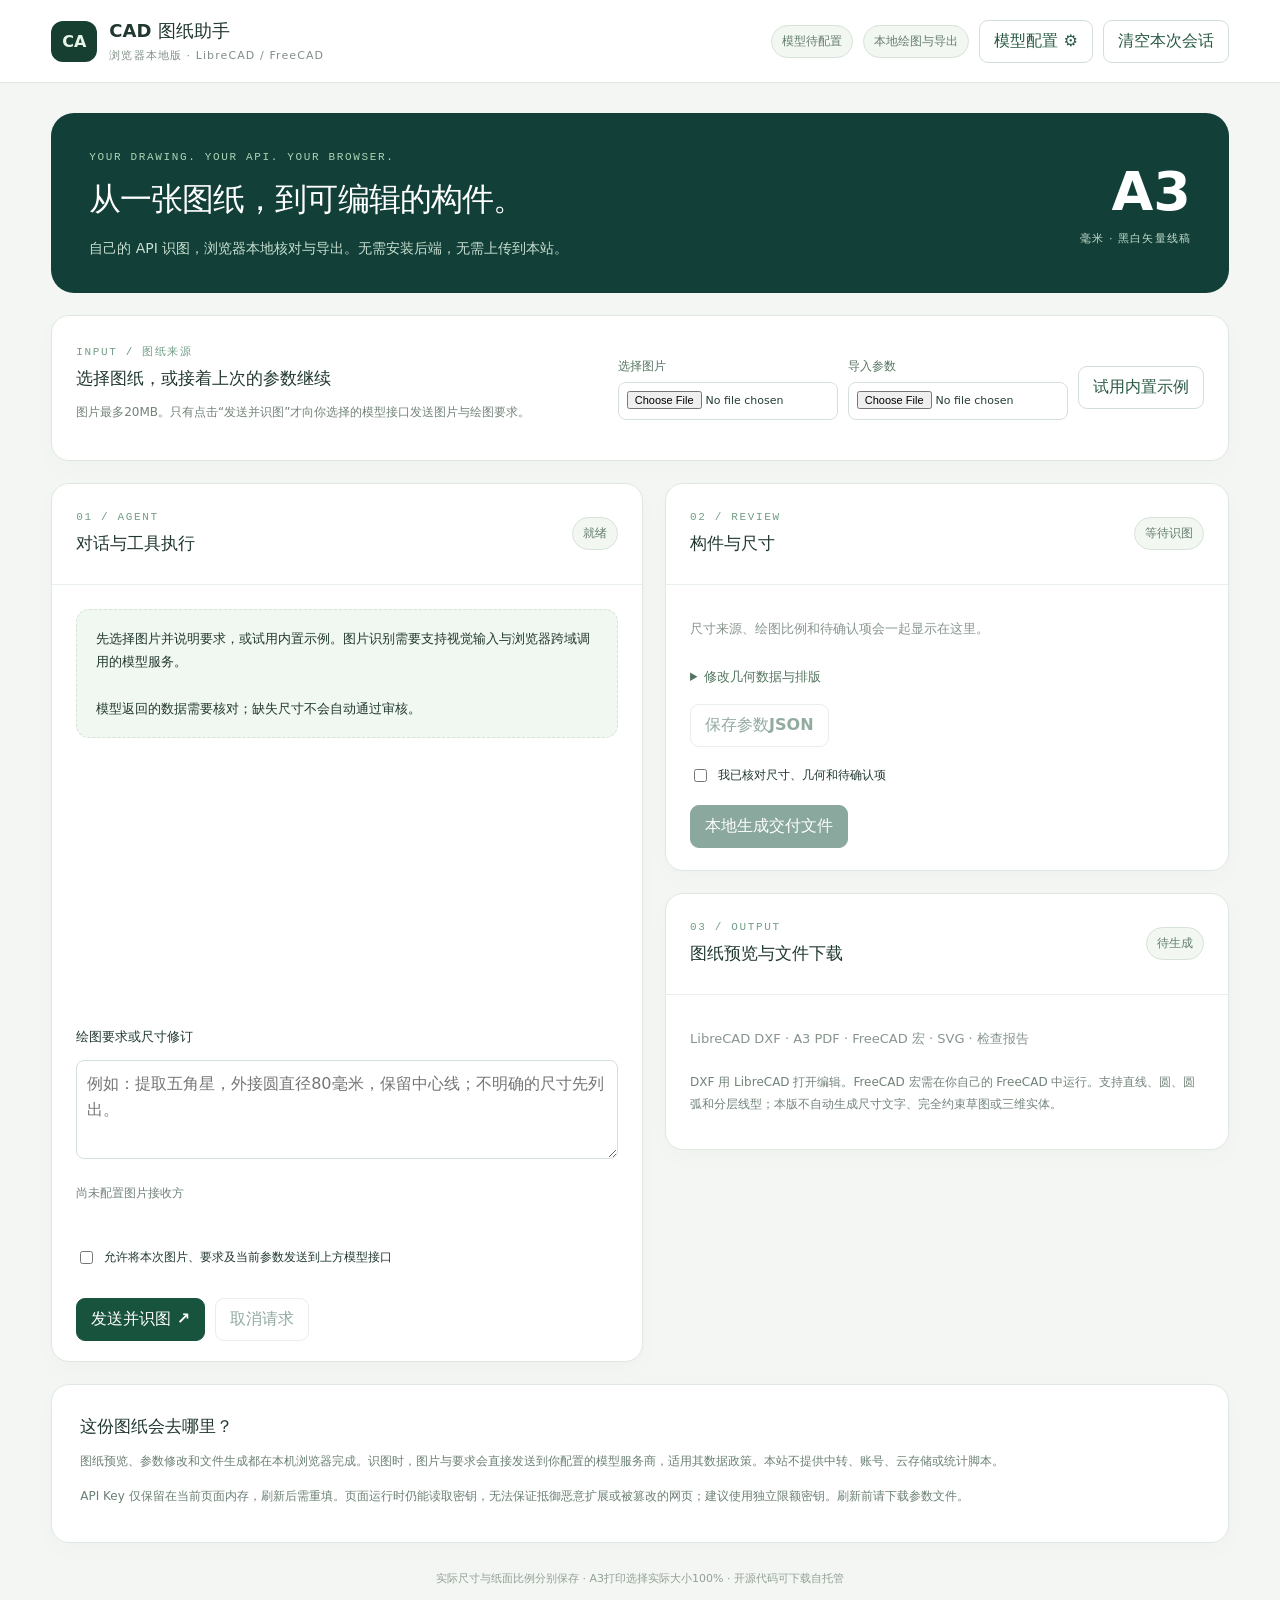
==== frontend/index.html @ 80a5bf27 "Add private-by-default browser CAD exports and static Pages deployment" ====
<!doctype html><html lang="zh-CN"><head><meta charset="utf-8"><meta name="viewport" content="width=device-width,initial-scale=1"><meta name="referrer" content="no-referrer"><meta http-equiv="Content-Security-Policy" content="default-src 'none'; script-src 'self'; style-src 'self'; img-src blob: data:; connect-src https:; base-uri 'none'; form-action 'none'; object-src 'none'"><title>CAD 图纸助手 · 浏览器本地版</title><link rel="stylesheet" href="./style.css"><script src="./core.js" defer></script><script src="./client.js" defer></script><script src="./app.js" defer></script></head><body>
<header><div class="brand"><b>CA</b><div>CAD 图纸助手<small>浏览器本地版 · LibreCAD / FreeCAD</small></div></div><div class="actions"><span id="model-status" class="pill">模型待配置</span><span class="pill">本地绘图与导出</span><button id="settings-open">模型配置 ⚙</button><button id="clear">清空本次会话</button></div></header>
<main><section class="hero"><div><span class="kicker">YOUR DRAWING. YOUR API. YOUR BROWSER.</span><h1>从一张图纸，到可编辑的构件。</h1><p>自己的 API 识图，浏览器本地核对与导出。无需安装后端，无需上传到本站。</p></div><div class="metric">A3<small>毫米 · 黑白矢量线稿</small></div></section>
<section class="source panel"><div><span class="kicker">INPUT / 图纸来源</span><h2>选择图纸，或接着上次的参数继续</h2><p class="muted">图片最多20MB。只有点击“发送并识图”才向你选择的模型接口发送图片与绘图要求。</p></div><div class="actions"><label class="file-label">选择图片<input id="image" type="file" accept="image/png,image/jpeg,image/webp" aria-label="选择图纸图片"></label><label class="file-label">导入参数<input id="import" type="file" accept=".json,application/json" aria-label="导入几何参数JSON"></label><button id="demo">试用内置示例</button></div><img id="source-preview" alt="本地选中的原始图纸" hidden></section>
<div class="columns"><section class="panel chat"><div class="head"><div><span class="kicker">01 / AGENT</span><h2>对话与工具执行</h2></div><span class="pill" id="state">就绪</span></div><div id="messages" aria-live="polite"><div class="message assistant">先选择图片并说明要求，或试用内置示例。图片识别需要支持视觉输入与浏览器跨域调用的模型服务。<br><br>模型返回的数据需要核对；缺失尺寸不会自动通过审核。</div></div><div id="trace" aria-live="polite"></div><form id="chat-form"><label for="prompt">绘图要求或尺寸修订</label><textarea id="prompt" rows="3" maxlength="12000" placeholder="例如：提取五角星，外接圆直径80毫米，保留中心线；不明确的尺寸先列出。" required></textarea><p id="destination" class="muted">尚未配置图片接收方</p><label class="confirm"><input id="consent" type="checkbox">允许将本次图片、要求及当前参数发送到上方模型接口</label><div class="actions"><button class="primary" id="send">发送并识图 ↗</button><button type="button" id="cancel" disabled>取消请求</button></div></form></section>
<div class="stack"><section class="panel"><div class="head"><div><span class="kicker">02 / REVIEW</span><h2>构件与尺寸</h2></div><span id="count" class="pill">等待识图</span></div><div class="body"><div id="components" class="empty">尺寸来源、绘图比例和待确认项会一起显示在这里。</div><div id="issues"></div><details><summary>修改几何数据与排版</summary><p class="muted">dimensions 是尺寸证据，不是驱动约束。修改实际几何需同步调整 entities，或在对话中要求重算。scale、offset 仅用于纸面排版。</p><textarea id="spec" rows="12" spellcheck="false" aria-label="完整几何参数"></textarea><button type="button" id="apply">校验修改并预览</button></details><div class="actions"><button id="save-draft" disabled>保存参数JSON</button></div><label class="confirm"><input type="checkbox" id="confirmed">我已核对尺寸、几何和待确认项</label><button id="build" class="primary" disabled>本地生成交付文件</button></div></section>
<section class="panel"><div class="head"><div><span class="kicker">03 / OUTPUT</span><h2>图纸预览与文件下载</h2></div><span id="preview-state" class="pill">待生成</span></div><div class="body"><div id="files" class="empty">LibreCAD DXF · A3 PDF · FreeCAD 宏 · SVG · 检查报告</div><img id="preview" alt="本地生成的A3图纸预览" hidden><p class="muted">DXF 用 LibreCAD 打开编辑。FreeCAD 宏需在你自己的 FreeCAD 中运行。支持直线、圆、圆弧和分层线型；本版不自动生成尺寸文字、完全约束草图或三维实体。</p></div></section></div></div>
<section class="privacy panel"><h2>这份图纸会去哪里？</h2><p>图纸预览、参数修改和文件生成都在本机浏览器完成。识图时，图片与要求会直接发送到你配置的模型服务商，适用其数据政策。本站不提供中转、账号、云存储或统计脚本。</p><p>API Key 仅保留在当前页面内存，刷新后需重填。页面运行时仍能读取密钥，无法保证抵御恶意扩展或被篡改的网页；建议使用独立限额密钥。刷新前请下载参数文件。</p></section><p class="foot">实际尺寸与纸面比例分别保存 · A3打印选择实际大小100% · 开源代码可下载自托管</p></main>
<dialog id="settings"><form id="config-form"><div class="head"><h2>使用自己的视觉模型</h2><button id="settings-close" type="button" aria-label="关闭配置">×</button></div><div class="body"><p class="muted">需要支持图片和CORS的 Chat Completions 兼容接口。本站不保存密钥，不测试时不会调用模型。HTTPS跨域规则由服务商决定，不能通过网页强行开启。</p><label>模型服务基础地址<input id="base-url" type="url" placeholder="https://服务商地址/v1" autocomplete="off" required></label><label>视觉模型名称<input id="model" required autocomplete="off" placeholder="填写支持图片的模型名"></label><label>API Key<input id="key" type="password" autocomplete="off" placeholder="留空保留当前密钥"></label><div class="actions"><button class="primary">仅在本页使用</button><button id="forget" type="button">忘记密钥</button></div></div></form></dialog><div id="toast" role="alert" hidden></div></body></html>
---- frontend/style.css ----
:root{font-family:Inter,'Noto Sans SC',system-ui,sans-serif;color:#20382e;background:#f3f6f3;font-synthesis:none}*{box-sizing:border-box}body{margin:0}button,input,textarea{font:inherit}button{cursor:pointer;border:1px solid #d3dfd6;background:#fff;color:#285943;border-radius:9px;padding:10px 14px;font-weight:600}button:hover{background:#edf5ef}button:disabled{opacity:.5;cursor:not-allowed}button.primary{background:#18533e;color:#fff;border-color:#18533e}input,textarea{border:1px solid #d5e0d9;border-radius:8px;padding:10px;color:#243d31;background:#fff;max-width:100%}textarea{width:100%;resize:vertical;line-height:1.6}input:focus,textarea:focus{outline:2px solid #80b99a;outline-offset:1px}header{display:flex;justify-content:space-between;gap:20px;align-items:center;background:white;padding:19px 4%;border-bottom:1px solid #dfe8e1}.brand{display:flex;align-items:center;gap:12px;font-weight:750;font-size:18px}.brand b{background:#173f31;color:#e7f6e8;border-radius:12px;padding:11px;font-size:16px}.brand small{display:block;font-size:11px;letter-spacing:.1em;color:#809086;font-weight:400;margin-top:5px}.actions{display:flex;align-items:center;gap:10px;flex-wrap:wrap}.pill{display:inline-block;background:#f2f7f2;border:1px solid #d7e3d9;color:#647d6c;border-radius:99px;font-size:12px;padding:7px 10px}main{max-width:1500px;padding:30px 4% 20px;margin:auto}.hero{border-radius:23px;background:#123f37;color:#fff;padding:32px 38px;display:flex;align-items:center;justify-content:space-between;gap:28px}.kicker{font:11px ui-monospace,monospace;letter-spacing:.15em;color:#739e86}.hero .kicker{color:#acd4b6}.hero h1{font-size:32px;letter-spacing:-.03em;margin:14px 0}.hero p{color:#c8e0d1;line-height:1.8;font-size:14px;margin:0}.metric{font-size:54px;font-weight:700;min-width:130px;text-align:right}.metric small{display:block;font-size:11px;font-weight:400;color:#c3dbcb;letter-spacing:.1em;margin-top:8px}.panel{border:1px solid #e0e7e1;border-radius:18px;background:#fff;overflow:hidden;box-shadow:0 8px 24px #20453005}.source{margin-top:22px;padding:24px;display:flex;justify-content:space-between;align-items:center;flex-wrap:wrap;gap:18px}h2{font-size:17px;margin:8px 0}.muted{font-size:12px;color:#728379;line-height:1.8}.columns{display:grid;grid-template-columns:1.05fr 1fr;gap:22px;margin-top:22px;align-items:start}.stack{display:grid;gap:22px}.head{display:flex;justify-content:space-between;align-items:center;padding:21px 24px;border-bottom:1px solid #e8eee9;gap:12px}.body{padding:22px 24px}.chat{min-height:720px;display:flex;flex-direction:column}#messages{height:420px;overflow:auto;padding:24px;display:flex;flex-direction:column;gap:15px}.message{padding:17px 19px;border-radius:13px;line-height:1.8;font-size:13px;white-space:pre-wrap}.assistant{background:#f1f7f1;border:1px dashed #d3e3d6}.user{background:#18533e;color:white;margin-left:25px}#chat-form{padding:20px 24px;display:grid;gap:12px;margin-top:auto}label{display:block;font-size:13px;line-height:1.8}#trace{margin:0 24px;color:#47735a;font:12px/1.9 ui-monospace,monospace;border-left:2px solid #9fc5ab;padding-left:12px}.empty{font-size:13px;line-height:1.8;color:#87958d;padding:10px 0}.component{border:1px solid #e1e9e2;padding:14px;margin-bottom:12px;border-radius:10px}.component h3{font-size:14px;margin:0 0 8px}.component p{font-size:12px;color:#6a8072}.dimension{font-size:13px;padding:8px 0;border-top:1px solid #edf1ed}.dimension small{display:block;color:#819187;font-size:11px;margin-top:4px}#issues:not(:empty){background:#fff4e6;padding:12px;color:#936226;font-size:13px;line-height:1.8;border-radius:9px;margin:12px 0}details{margin:18px 0}summary{cursor:pointer;font-size:13px;color:#53755f}.confirm{display:flex;gap:8px;align-items:center;margin:18px 0;font-size:12px}#spec{font:12px/1.6 ui-monospace,monospace}#files{display:flex;flex-wrap:wrap;gap:8px}#files a{font-size:12px;color:#236446;background:#edf6ee;border:1px solid #cfe2d4;border-radius:8px;padding:8px 10px;text-decoration:none}#preview{width:100%;margin-top:18px;border:1px solid #e3e9e4}#source-preview{max-height:220px;max-width:100%;object-fit:contain;border-radius:8px}.foot{text-align:center;color:#92a095;font-size:11px;margin-top:28px}dialog{border:1px solid #d9e5dc;border-radius:18px;width:min(540px,92vw);padding:0;color:#253e30}dialog::backdrop{background:#15332566}dialog label{margin:16px 0}dialog input{display:block;width:100%;margin-top:7px}#toast{position:fixed;bottom:25px;left:50%;transform:translateX(-50%);background:#233f32;color:#fff;padding:14px 23px;border-radius:12px;max-width:90vw;font-size:13px;z-index:5}@media(max-width:900px){.columns{grid-template-columns:1fr}.metric{display:none}.hero h1{font-size:25px}header{flex-wrap:wrap}.chat{min-height:600px}}@media(max-width:500px){main{padding:18px 12px}.hero{padding:24px}.body,.head,.source{padding:18px}.actions{gap:8px}.pill{font-size:10px}.hero h1{font-size:22px}}
.file-label{font-size:12px;color:#577461}.file-label input{display:block;font-size:11px;padding:8px;max-width:220px;margin-top:5px}.privacy{padding:22px 28px;margin-top:22px}.privacy p{font-size:12px;color:#6b8073;line-height:1.9;max-width:1000px}#destination{overflow-wrap:anywhere}#preview{background:white}#files a{overflow-wrap:anywhere}#apply{margin-top:10px}#issues{white-space:pre-wrap}.confirm input{flex-shrink:0}
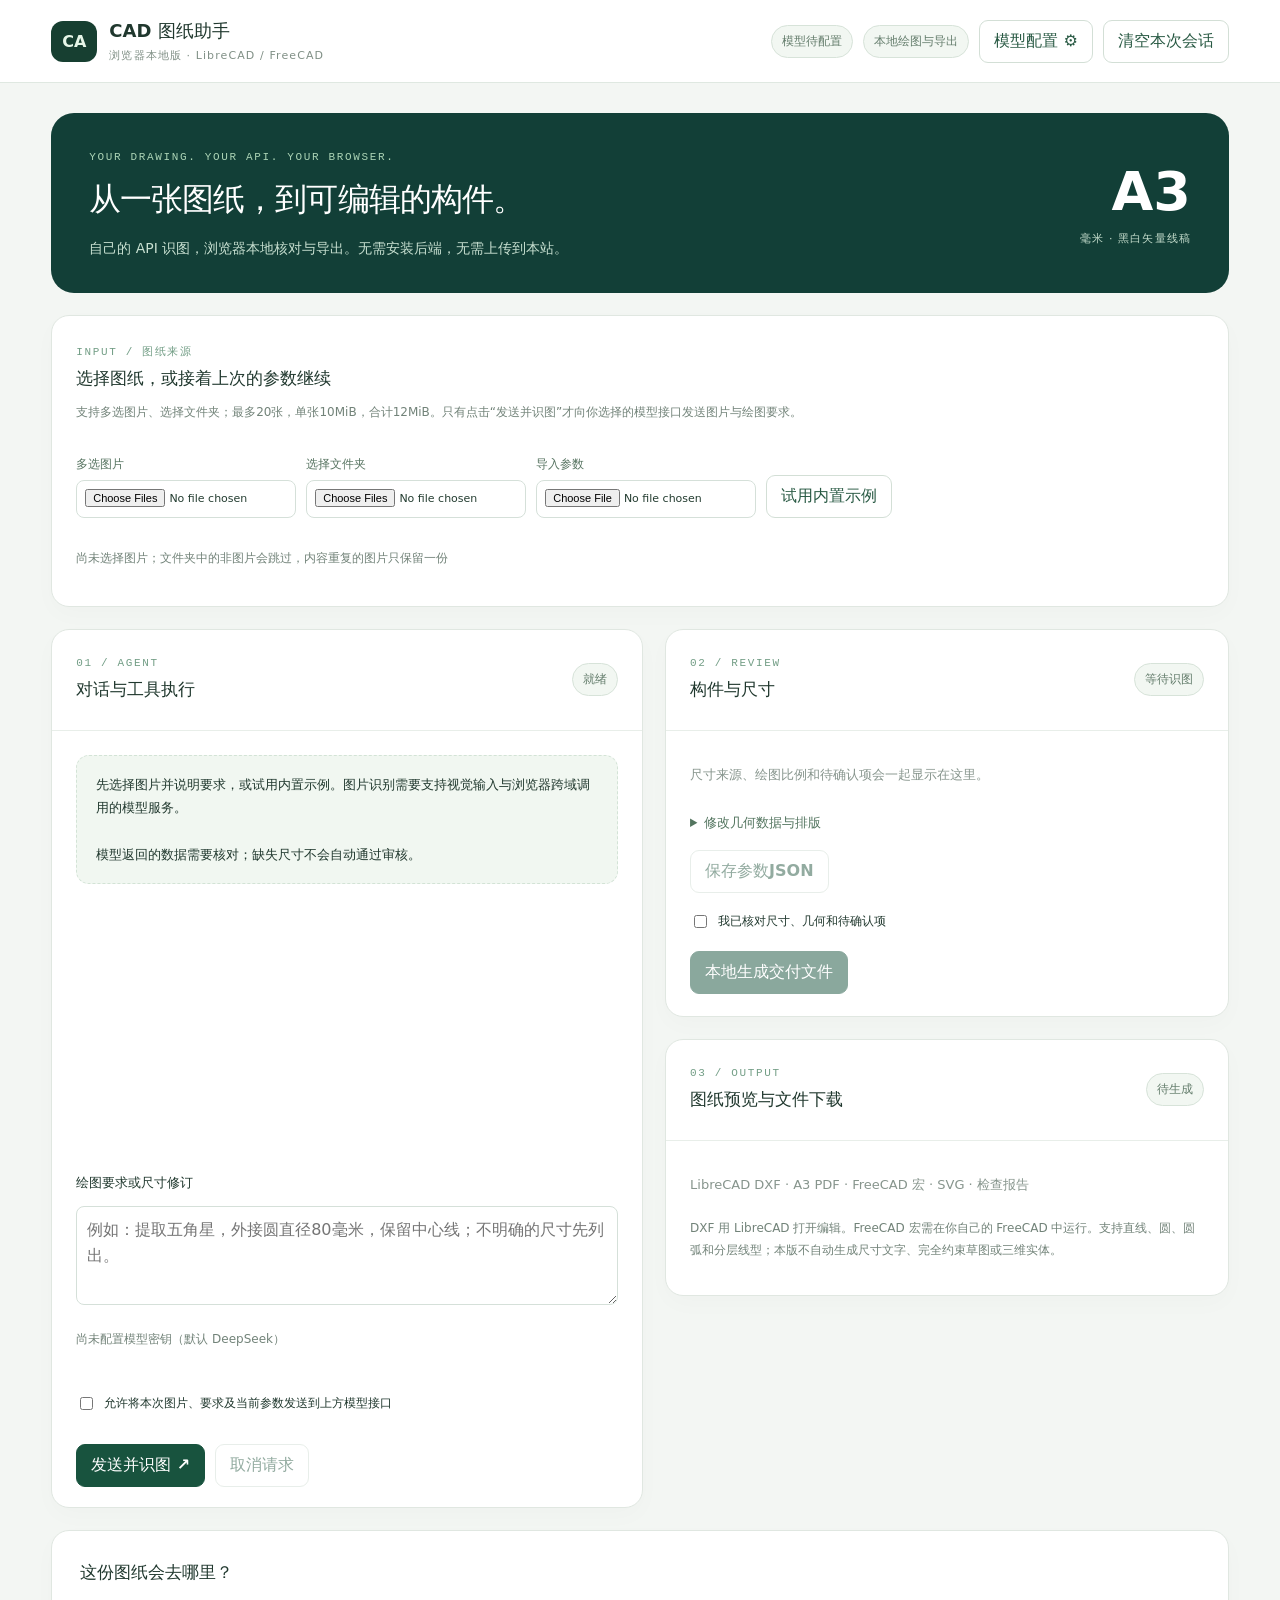
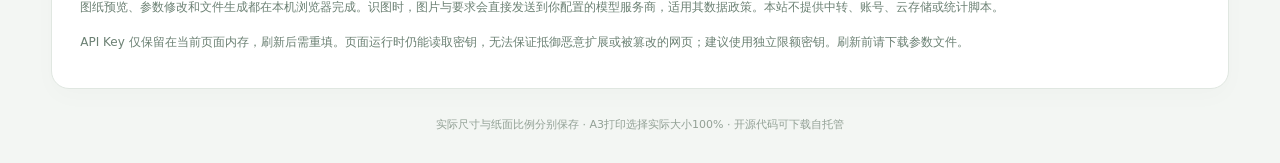
==== commit 76a0fa67: "Add vision provider cards and multi-image folder import" ====
--- a/frontend/index.html
+++ b/frontend/index.html
@@ -1,9 +1,9 @@
-<!doctype html><html lang="zh-CN"><head><meta charset="utf-8"><meta name="viewport" content="width=device-width,initial-scale=1"><meta name="referrer" content="no-referrer"><meta http-equiv="Content-Security-Policy" content="default-src 'none'; script-src 'self'; style-src 'self'; img-src blob: data:; connect-src https:; base-uri 'none'; form-action 'none'; object-src 'none'"><title>CAD 图纸助手 · 浏览器本地版</title><link rel="stylesheet" href="./style.css"><script src="./core.js" defer></script><script src="./client.js" defer></script><script src="./app.js" defer></script></head><body>
+<!doctype html><html lang="zh-CN"><head><meta charset="utf-8"><meta name="viewport" content="width=device-width,initial-scale=1"><meta name="referrer" content="no-referrer"><meta http-equiv="Content-Security-Policy" content="default-src 'none'; script-src 'self'; style-src 'self'; img-src blob: data:; connect-src https:; base-uri 'none'; form-action 'none'; object-src 'none'"><title>CAD 图纸助手 · 浏览器本地版</title><link rel="stylesheet" href="./style.css"><script src="./core.js" defer></script><script src="./client.js" defer></script><script src="./images.js" defer></script><script src="./app.js" defer></script></head><body>
 <header><div class="brand"><b>CA</b><div>CAD 图纸助手<small>浏览器本地版 · LibreCAD / FreeCAD</small></div></div><div class="actions"><span id="model-status" class="pill">模型待配置</span><span class="pill">本地绘图与导出</span><button id="settings-open">模型配置 ⚙</button><button id="clear">清空本次会话</button></div></header>
 <main><section class="hero"><div><span class="kicker">YOUR DRAWING. YOUR API. YOUR BROWSER.</span><h1>从一张图纸，到可编辑的构件。</h1><p>自己的 API 识图，浏览器本地核对与导出。无需安装后端，无需上传到本站。</p></div><div class="metric">A3<small>毫米 · 黑白矢量线稿</small></div></section>
-<section class="source panel"><div><span class="kicker">INPUT / 图纸来源</span><h2>选择图纸，或接着上次的参数继续</h2><p class="muted">图片最多20MB。只有点击“发送并识图”才向你选择的模型接口发送图片与绘图要求。</p></div><div class="actions"><label class="file-label">选择图片<input id="image" type="file" accept="image/png,image/jpeg,image/webp" aria-label="选择图纸图片"></label><label class="file-label">导入参数<input id="import" type="file" accept=".json,application/json" aria-label="导入几何参数JSON"></label><button id="demo">试用内置示例</button></div><img id="source-preview" alt="本地选中的原始图纸" hidden></section>
+<section class="source panel"><div><span class="kicker">INPUT / 图纸来源</span><h2>选择图纸，或接着上次的参数继续</h2><p class="muted">支持多选图片、选择文件夹；最多20张，单张10MiB，合计12MiB。只有点击“发送并识图”才向你选择的模型接口发送图片与绘图要求。</p></div><div class="actions"><label class="file-label">多选图片<input id="image" type="file" multiple accept="image/png,image/jpeg,image/webp" aria-label="多选图纸图片"></label><label class="file-label" id="folder-label">选择文件夹<input id="folder" type="file" webkitdirectory multiple aria-label="选择图片文件夹"></label><label class="file-label">导入参数<input id="import" type="file" accept=".json,application/json" aria-label="导入几何参数JSON"></label><button id="demo">试用内置示例</button></div><div class="image-workspace"><p id="image-summary" class="muted" aria-live="polite">尚未选择图片</p><div id="image-list" class="image-grid"></div></div></section>
 <div class="columns"><section class="panel chat"><div class="head"><div><span class="kicker">01 / AGENT</span><h2>对话与工具执行</h2></div><span class="pill" id="state">就绪</span></div><div id="messages" aria-live="polite"><div class="message assistant">先选择图片并说明要求，或试用内置示例。图片识别需要支持视觉输入与浏览器跨域调用的模型服务。<br><br>模型返回的数据需要核对；缺失尺寸不会自动通过审核。</div></div><div id="trace" aria-live="polite"></div><form id="chat-form"><label for="prompt">绘图要求或尺寸修订</label><textarea id="prompt" rows="3" maxlength="12000" placeholder="例如：提取五角星，外接圆直径80毫米，保留中心线；不明确的尺寸先列出。" required></textarea><p id="destination" class="muted">尚未配置图片接收方</p><label class="confirm"><input id="consent" type="checkbox">允许将本次图片、要求及当前参数发送到上方模型接口</label><div class="actions"><button class="primary" id="send">发送并识图 ↗</button><button type="button" id="cancel" disabled>取消请求</button></div></form></section>
 <div class="stack"><section class="panel"><div class="head"><div><span class="kicker">02 / REVIEW</span><h2>构件与尺寸</h2></div><span id="count" class="pill">等待识图</span></div><div class="body"><div id="components" class="empty">尺寸来源、绘图比例和待确认项会一起显示在这里。</div><div id="issues"></div><details><summary>修改几何数据与排版</summary><p class="muted">dimensions 是尺寸证据，不是驱动约束。修改实际几何需同步调整 entities，或在对话中要求重算。scale、offset 仅用于纸面排版。</p><textarea id="spec" rows="12" spellcheck="false" aria-label="完整几何参数"></textarea><button type="button" id="apply">校验修改并预览</button></details><div class="actions"><button id="save-draft" disabled>保存参数JSON</button></div><label class="confirm"><input type="checkbox" id="confirmed">我已核对尺寸、几何和待确认项</label><button id="build" class="primary" disabled>本地生成交付文件</button></div></section>
 <section class="panel"><div class="head"><div><span class="kicker">03 / OUTPUT</span><h2>图纸预览与文件下载</h2></div><span id="preview-state" class="pill">待生成</span></div><div class="body"><div id="files" class="empty">LibreCAD DXF · A3 PDF · FreeCAD 宏 · SVG · 检查报告</div><img id="preview" alt="本地生成的A3图纸预览" hidden><p class="muted">DXF 用 LibreCAD 打开编辑。FreeCAD 宏需在你自己的 FreeCAD 中运行。支持直线、圆、圆弧和分层线型；本版不自动生成尺寸文字、完全约束草图或三维实体。</p></div></section></div></div>
 <section class="privacy panel"><h2>这份图纸会去哪里？</h2><p>图纸预览、参数修改和文件生成都在本机浏览器完成。识图时，图片与要求会直接发送到你配置的模型服务商，适用其数据政策。本站不提供中转、账号、云存储或统计脚本。</p><p>API Key 仅保留在当前页面内存，刷新后需重填。页面运行时仍能读取密钥，无法保证抵御恶意扩展或被篡改的网页；建议使用独立限额密钥。刷新前请下载参数文件。</p></section><p class="foot">实际尺寸与纸面比例分别保存 · A3打印选择实际大小100% · 开源代码可下载自托管</p></main>
-<dialog id="settings"><form id="config-form"><div class="head"><h2>使用自己的视觉模型</h2><button id="settings-close" type="button" aria-label="关闭配置">×</button></div><div class="body"><p class="muted">需要支持图片和CORS的 Chat Completions 兼容接口。本站不保存密钥，不测试时不会调用模型。HTTPS跨域规则由服务商决定，不能通过网页强行开启。</p><label>模型服务基础地址<input id="base-url" type="url" placeholder="https://服务商地址/v1" autocomplete="off" required></label><label>视觉模型名称<input id="model" required autocomplete="off" placeholder="填写支持图片的模型名"></label><label>API Key<input id="key" type="password" autocomplete="off" placeholder="留空保留当前密钥"></label><div class="actions"><button class="primary">仅在本页使用</button><button id="forget" type="button">忘记密钥</button></div></div></form></dialog><div id="toast" role="alert" hidden></div></body></html>
+<dialog id="settings"><form id="config-form"><div class="head"><h2>使用自己的视觉模型</h2><button id="settings-close" type="button" aria-label="关闭配置">×</button></div><div class="body"><p class="muted">点击服务卡片，填写该平台的 API Key 即可。模型和地址已预设；密钥只保留在当前页面内存。</p><div id="provider-cards" class="provider-grid" role="group" aria-label="选择模型服务"></div><p id="provider-info" class="muted"></p><label>API Key<input id="key" type="password" autocomplete="off" placeholder="粘贴所选平台的 API Key"></label><details id="advanced-config"><summary>高级配置：模型、地域或自定义接口</summary><label>模型服务基础地址<input id="base-url" type="url" placeholder="https://服务商地址/v1" autocomplete="off" required></label><label>视觉模型名称<input id="model" required autocomplete="off" placeholder="填写支持图片的模型名"></label></details><div class="actions"><button class="primary">仅在本页使用</button><button id="forget" type="button">忘记密钥</button></div></div></form></dialog><div id="toast" role="alert" hidden></div></body></html>
--- a/frontend/style.css
+++ b/frontend/style.css
@@ -1,2 +1,3 @@
 :root{font-family:Inter,'Noto Sans SC',system-ui,sans-serif;color:#20382e;background:#f3f6f3;font-synthesis:none}*{box-sizing:border-box}body{margin:0}button,input,textarea{font:inherit}button{cursor:pointer;border:1px solid #d3dfd6;background:#fff;color:#285943;border-radius:9px;padding:10px 14px;font-weight:600}button:hover{background:#edf5ef}button:disabled{opacity:.5;cursor:not-allowed}button.primary{background:#18533e;color:#fff;border-color:#18533e}input,textarea{border:1px solid #d5e0d9;border-radius:8px;padding:10px;color:#243d31;background:#fff;max-width:100%}textarea{width:100%;resize:vertical;line-height:1.6}input:focus,textarea:focus{outline:2px solid #80b99a;outline-offset:1px}header{display:flex;justify-content:space-between;gap:20px;align-items:center;background:white;padding:19px 4%;border-bottom:1px solid #dfe8e1}.brand{display:flex;align-items:center;gap:12px;font-weight:750;font-size:18px}.brand b{background:#173f31;color:#e7f6e8;border-radius:12px;padding:11px;font-size:16px}.brand small{display:block;font-size:11px;letter-spacing:.1em;color:#809086;font-weight:400;margin-top:5px}.actions{display:flex;align-items:center;gap:10px;flex-wrap:wrap}.pill{display:inline-block;background:#f2f7f2;border:1px solid #d7e3d9;color:#647d6c;border-radius:99px;font-size:12px;padding:7px 10px}main{max-width:1500px;padding:30px 4% 20px;margin:auto}.hero{border-radius:23px;background:#123f37;color:#fff;padding:32px 38px;display:flex;align-items:center;justify-content:space-between;gap:28px}.kicker{font:11px ui-monospace,monospace;letter-spacing:.15em;color:#739e86}.hero .kicker{color:#acd4b6}.hero h1{font-size:32px;letter-spacing:-.03em;margin:14px 0}.hero p{color:#c8e0d1;line-height:1.8;font-size:14px;margin:0}.metric{font-size:54px;font-weight:700;min-width:130px;text-align:right}.metric small{display:block;font-size:11px;font-weight:400;color:#c3dbcb;letter-spacing:.1em;margin-top:8px}.panel{border:1px solid #e0e7e1;border-radius:18px;background:#fff;overflow:hidden;box-shadow:0 8px 24px #20453005}.source{margin-top:22px;padding:24px;display:flex;justify-content:space-between;align-items:center;flex-wrap:wrap;gap:18px}h2{font-size:17px;margin:8px 0}.muted{font-size:12px;color:#728379;line-height:1.8}.columns{display:grid;grid-template-columns:1.05fr 1fr;gap:22px;margin-top:22px;align-items:start}.stack{display:grid;gap:22px}.head{display:flex;justify-content:space-between;align-items:center;padding:21px 24px;border-bottom:1px solid #e8eee9;gap:12px}.body{padding:22px 24px}.chat{min-height:720px;display:flex;flex-direction:column}#messages{height:420px;overflow:auto;padding:24px;display:flex;flex-direction:column;gap:15px}.message{padding:17px 19px;border-radius:13px;line-height:1.8;font-size:13px;white-space:pre-wrap}.assistant{background:#f1f7f1;border:1px dashed #d3e3d6}.user{background:#18533e;color:white;margin-left:25px}#chat-form{padding:20px 24px;display:grid;gap:12px;margin-top:auto}label{display:block;font-size:13px;line-height:1.8}#trace{margin:0 24px;color:#47735a;font:12px/1.9 ui-monospace,monospace;border-left:2px solid #9fc5ab;padding-left:12px}.empty{font-size:13px;line-height:1.8;color:#87958d;padding:10px 0}.component{border:1px solid #e1e9e2;padding:14px;margin-bottom:12px;border-radius:10px}.component h3{font-size:14px;margin:0 0 8px}.component p{font-size:12px;color:#6a8072}.dimension{font-size:13px;padding:8px 0;border-top:1px solid #edf1ed}.dimension small{display:block;color:#819187;font-size:11px;margin-top:4px}#issues:not(:empty){background:#fff4e6;padding:12px;color:#936226;font-size:13px;line-height:1.8;border-radius:9px;margin:12px 0}details{margin:18px 0}summary{cursor:pointer;font-size:13px;color:#53755f}.confirm{display:flex;gap:8px;align-items:center;margin:18px 0;font-size:12px}#spec{font:12px/1.6 ui-monospace,monospace}#files{display:flex;flex-wrap:wrap;gap:8px}#files a{font-size:12px;color:#236446;background:#edf6ee;border:1px solid #cfe2d4;border-radius:8px;padding:8px 10px;text-decoration:none}#preview{width:100%;margin-top:18px;border:1px solid #e3e9e4}#source-preview{max-height:220px;max-width:100%;object-fit:contain;border-radius:8px}.foot{text-align:center;color:#92a095;font-size:11px;margin-top:28px}dialog{border:1px solid #d9e5dc;border-radius:18px;width:min(540px,92vw);padding:0;color:#253e30}dialog::backdrop{background:#15332566}dialog label{margin:16px 0}dialog input{display:block;width:100%;margin-top:7px}#toast{position:fixed;bottom:25px;left:50%;transform:translateX(-50%);background:#233f32;color:#fff;padding:14px 23px;border-radius:12px;max-width:90vw;font-size:13px;z-index:5}@media(max-width:900px){.columns{grid-template-columns:1fr}.metric{display:none}.hero h1{font-size:25px}header{flex-wrap:wrap}.chat{min-height:600px}}@media(max-width:500px){main{padding:18px 12px}.hero{padding:24px}.body,.head,.source{padding:18px}.actions{gap:8px}.pill{font-size:10px}.hero h1{font-size:22px}}
 .file-label{font-size:12px;color:#577461}.file-label input{display:block;font-size:11px;padding:8px;max-width:220px;margin-top:5px}.privacy{padding:22px 28px;margin-top:22px}.privacy p{font-size:12px;color:#6b8073;line-height:1.9;max-width:1000px}#destination{overflow-wrap:anywhere}#preview{background:white}#files a{overflow-wrap:anywhere}#apply{margin-top:10px}#issues{white-space:pre-wrap}.confirm input{flex-shrink:0}
+.provider-grid{display:grid;grid-template-columns:repeat(2,minmax(0,1fr));gap:10px;margin:18px 0}.provider-card{display:grid;grid-template-columns:34px 1fr;text-align:left;gap:5px 8px;padding:14px;border:1px solid #d4dfd7}.provider-card b{grid-row:span 2;display:grid;place-items:center;background:#edf5ef;border-radius:8px;font-size:15px}.provider-card small{font-size:10px;font-weight:400;color:#6a8173}.provider-card[aria-pressed=true]{background:#edf7f1;border:2px solid #267c58;padding:13px}.provider-card[aria-pressed=true] b{background:#18533e;color:white}.image-workspace{width:100%;min-width:0}.image-grid{display:grid;grid-template-columns:repeat(auto-fill,minmax(160px,1fr));gap:12px}.image-card{border:1px solid #e0e9e2;border-radius:12px;padding:10px;min-width:0}.image-card img{width:100%;height:120px;object-fit:contain;background:#f4f7f4;border-radius:6px}.image-card strong{display:block;font-size:11px;overflow-wrap:anywhere;margin:8px 0}.image-card .actions{gap:5px}.image-card button{font-size:10px;padding:5px 8px}.source .actions{align-items:end}dialog{width:min(620px,94vw)}@media(max-width:420px){.provider-grid{grid-template-columns:1fr}}
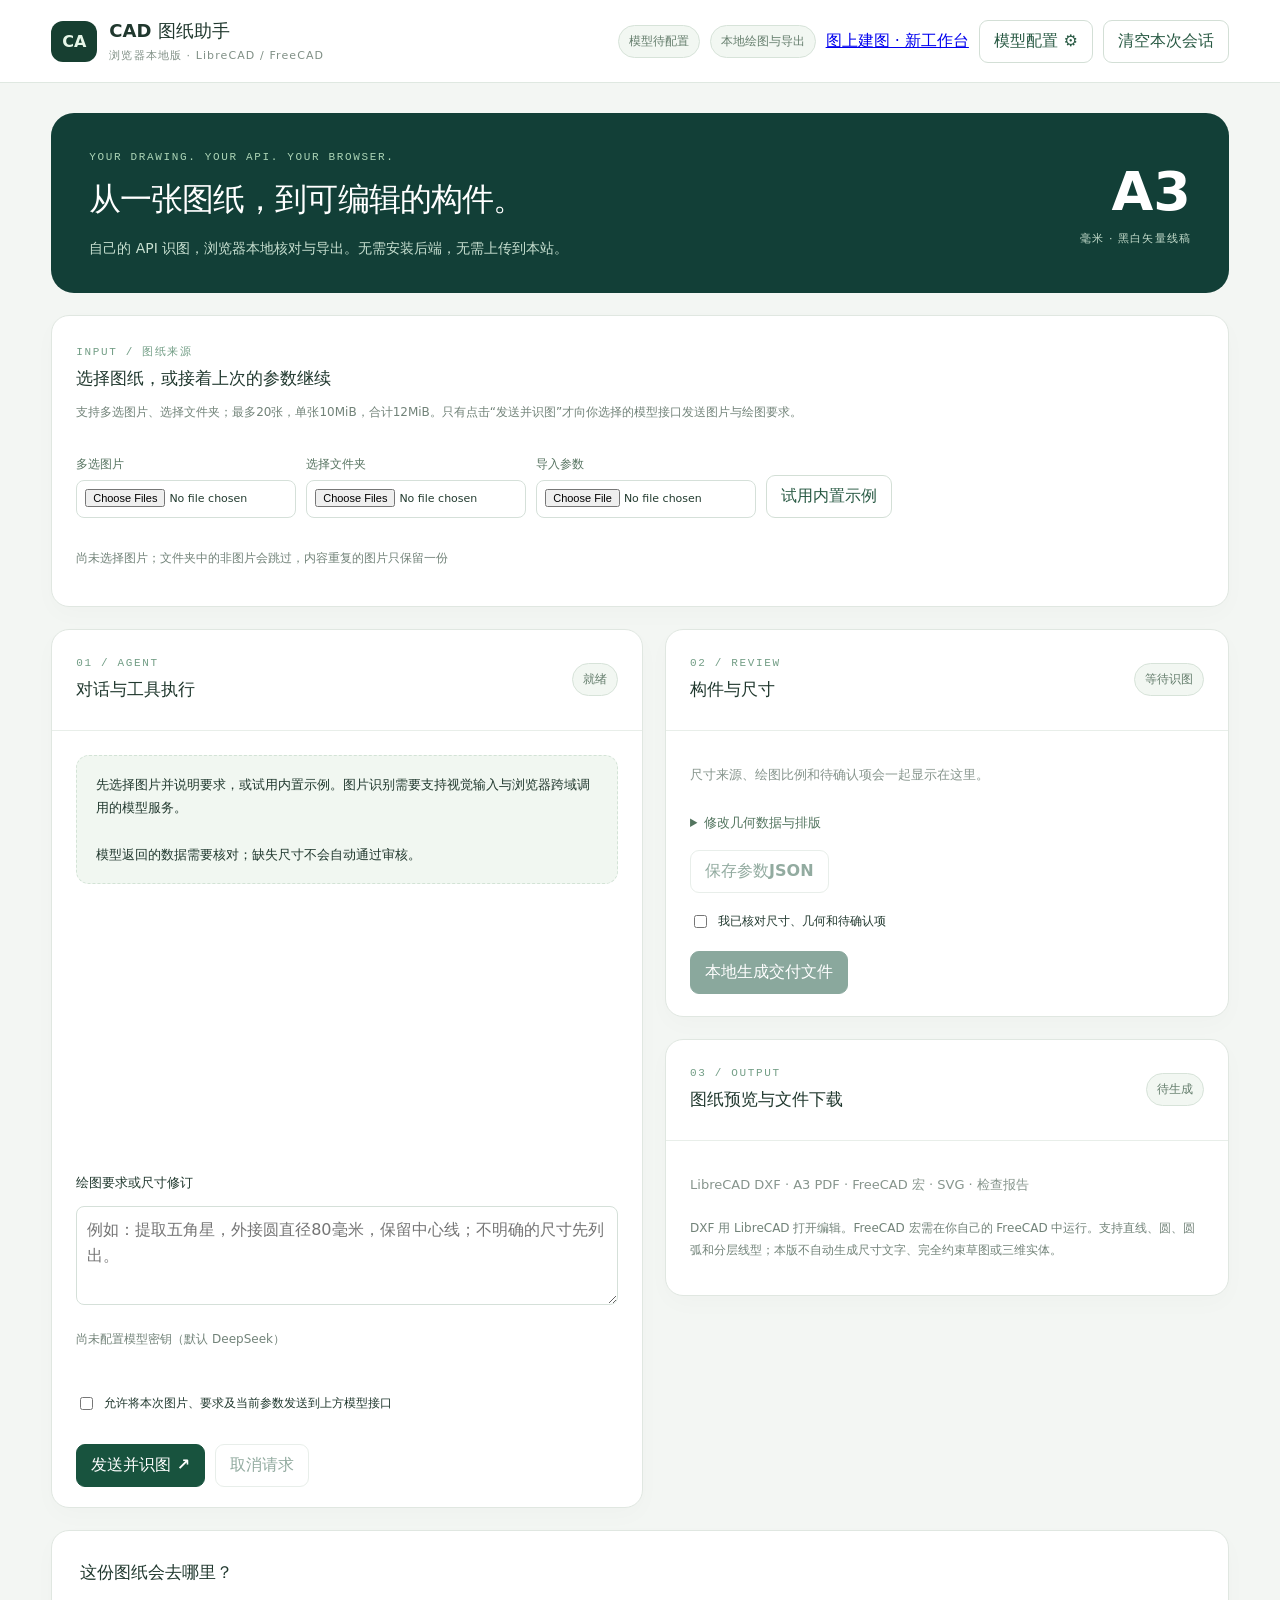
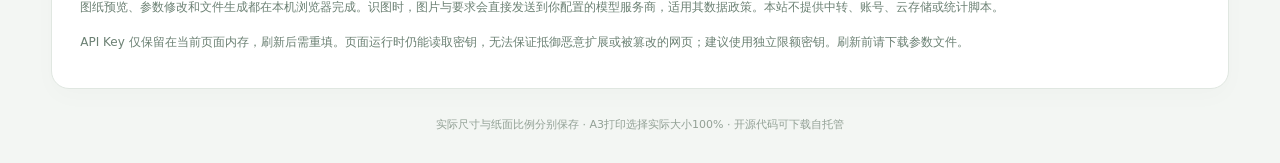
==== commit 87363bdc: "Add local interactive calibration and parametric CAD workbench" ====
--- a/frontend/index.html
+++ b/frontend/index.html
@@ -1,9 +1,9 @@
 <!doctype html><html lang="zh-CN"><head><meta charset="utf-8"><meta name="viewport" content="width=device-width,initial-scale=1"><meta name="referrer" content="no-referrer"><meta http-equiv="Content-Security-Policy" content="default-src 'none'; script-src 'self'; style-src 'self'; img-src blob: data:; connect-src https:; base-uri 'none'; form-action 'none'; object-src 'none'"><title>CAD 图纸助手 · 浏览器本地版</title><link rel="stylesheet" href="./style.css"><script src="./core.js" defer></script><script src="./client.js" defer></script><script src="./images.js" defer></script><script src="./app.js" defer></script></head><body>
-<header><div class="brand"><b>CA</b><div>CAD 图纸助手<small>浏览器本地版 · LibreCAD / FreeCAD</small></div></div><div class="actions"><span id="model-status" class="pill">模型待配置</span><span class="pill">本地绘图与导出</span><button id="settings-open">模型配置 ⚙</button><button id="clear">清空本次会话</button></div></header>
+<header><div class="brand"><b>CA</b><div>CAD 图纸助手<small>浏览器本地版 · LibreCAD / FreeCAD</small></div></div><div class="actions"><span id="model-status" class="pill">模型待配置</span><span class="pill">本地绘图与导出</span><a href="studio.html">图上建图 · 新工作台</a><button id="settings-open">模型配置 ⚙</button><button id="clear">清空本次会话</button></div></header>
 <main><section class="hero"><div><span class="kicker">YOUR DRAWING. YOUR API. YOUR BROWSER.</span><h1>从一张图纸，到可编辑的构件。</h1><p>自己的 API 识图，浏览器本地核对与导出。无需安装后端，无需上传到本站。</p></div><div class="metric">A3<small>毫米 · 黑白矢量线稿</small></div></section>
 <section class="source panel"><div><span class="kicker">INPUT / 图纸来源</span><h2>选择图纸，或接着上次的参数继续</h2><p class="muted">支持多选图片、选择文件夹；最多20张，单张10MiB，合计12MiB。只有点击“发送并识图”才向你选择的模型接口发送图片与绘图要求。</p></div><div class="actions"><label class="file-label">多选图片<input id="image" type="file" multiple accept="image/png,image/jpeg,image/webp" aria-label="多选图纸图片"></label><label class="file-label" id="folder-label">选择文件夹<input id="folder" type="file" webkitdirectory multiple aria-label="选择图片文件夹"></label><label class="file-label">导入参数<input id="import" type="file" accept=".json,application/json" aria-label="导入几何参数JSON"></label><button id="demo">试用内置示例</button></div><div class="image-workspace"><p id="image-summary" class="muted" aria-live="polite">尚未选择图片</p><div id="image-list" class="image-grid"></div></div></section>
 <div class="columns"><section class="panel chat"><div class="head"><div><span class="kicker">01 / AGENT</span><h2>对话与工具执行</h2></div><span class="pill" id="state">就绪</span></div><div id="messages" aria-live="polite"><div class="message assistant">先选择图片并说明要求，或试用内置示例。图片识别需要支持视觉输入与浏览器跨域调用的模型服务。<br><br>模型返回的数据需要核对；缺失尺寸不会自动通过审核。</div></div><div id="trace" aria-live="polite"></div><form id="chat-form"><label for="prompt">绘图要求或尺寸修订</label><textarea id="prompt" rows="3" maxlength="12000" placeholder="例如：提取五角星，外接圆直径80毫米，保留中心线；不明确的尺寸先列出。" required></textarea><p id="destination" class="muted">尚未配置图片接收方</p><label class="confirm"><input id="consent" type="checkbox">允许将本次图片、要求及当前参数发送到上方模型接口</label><div class="actions"><button class="primary" id="send">发送并识图 ↗</button><button type="button" id="cancel" disabled>取消请求</button></div></form></section>
-<div class="stack"><section class="panel"><div class="head"><div><span class="kicker">02 / REVIEW</span><h2>构件与尺寸</h2></div><span id="count" class="pill">等待识图</span></div><div class="body"><div id="components" class="empty">尺寸来源、绘图比例和待确认项会一起显示在这里。</div><div id="issues"></div><details><summary>修改几何数据与排版</summary><p class="muted">dimensions 是尺寸证据，不是驱动约束。修改实际几何需同步调整 entities，或在对话中要求重算。scale、offset 仅用于纸面排版。</p><textarea id="spec" rows="12" spellcheck="false" aria-label="完整几何参数"></textarea><button type="button" id="apply">校验修改并预览</button></details><div class="actions"><button id="save-draft" disabled>保存参数JSON</button></div><label class="confirm"><input type="checkbox" id="confirmed">我已核对尺寸、几何和待确认项</label><button id="build" class="primary" disabled>本地生成交付文件</button></div></section>
+<div class="stack"><section class="panel"><div class="head"><div><span class="kicker">02 / REVIEW</span><h2>构件与尺寸</h2></div><span id="count" class="pill">等待识图</span></div><div class="body"><div id="components" class="empty">尺寸来源、绘图比例和待确认项会一起显示在这里。</div><div id="issues"></div><div id="notes" class="muted"></div><details><summary>修改几何数据与排版</summary><p class="muted">dimensions 是尺寸证据，不是驱动约束。修改实际几何需同步调整 entities，或在对话中要求重算。scale、offset 仅用于纸面排版。</p><textarea id="spec" rows="12" spellcheck="false" aria-label="完整几何参数"></textarea><button type="button" id="apply">校验修改并预览</button></details><div class="actions"><button id="save-draft" disabled>保存参数JSON</button></div><label class="confirm"><input type="checkbox" id="confirmed">我已核对尺寸、几何和待确认项</label><button id="build" class="primary" disabled>本地生成交付文件</button></div></section>
 <section class="panel"><div class="head"><div><span class="kicker">03 / OUTPUT</span><h2>图纸预览与文件下载</h2></div><span id="preview-state" class="pill">待生成</span></div><div class="body"><div id="files" class="empty">LibreCAD DXF · A3 PDF · FreeCAD 宏 · SVG · 检查报告</div><img id="preview" alt="本地生成的A3图纸预览" hidden><p class="muted">DXF 用 LibreCAD 打开编辑。FreeCAD 宏需在你自己的 FreeCAD 中运行。支持直线、圆、圆弧和分层线型；本版不自动生成尺寸文字、完全约束草图或三维实体。</p></div></section></div></div>
 <section class="privacy panel"><h2>这份图纸会去哪里？</h2><p>图纸预览、参数修改和文件生成都在本机浏览器完成。识图时，图片与要求会直接发送到你配置的模型服务商，适用其数据政策。本站不提供中转、账号、云存储或统计脚本。</p><p>API Key 仅保留在当前页面内存，刷新后需重填。页面运行时仍能读取密钥，无法保证抵御恶意扩展或被篡改的网页；建议使用独立限额密钥。刷新前请下载参数文件。</p></section><p class="foot">实际尺寸与纸面比例分别保存 · A3打印选择实际大小100% · 开源代码可下载自托管</p></main>
-<dialog id="settings"><form id="config-form"><div class="head"><h2>使用自己的视觉模型</h2><button id="settings-close" type="button" aria-label="关闭配置">×</button></div><div class="body"><p class="muted">点击服务卡片，填写该平台的 API Key 即可。模型和地址已预设；密钥只保留在当前页面内存。</p><div id="provider-cards" class="provider-grid" role="group" aria-label="选择模型服务"></div><p id="provider-info" class="muted"></p><label>API Key<input id="key" type="password" autocomplete="off" placeholder="粘贴所选平台的 API Key"></label><details id="advanced-config"><summary>高级配置：模型、地域或自定义接口</summary><label>模型服务基础地址<input id="base-url" type="url" placeholder="https://服务商地址/v1" autocomplete="off" required></label><label>视觉模型名称<input id="model" required autocomplete="off" placeholder="填写支持图片的模型名"></label></details><div class="actions"><button class="primary">仅在本页使用</button><button id="forget" type="button">忘记密钥</button></div></div></form></dialog><div id="toast" role="alert" hidden></div></body></html>
+<dialog id="settings"><form id="config-form"><div class="head"><h2>使用自己的视觉模型</h2><button id="settings-close" type="button" aria-label="关闭配置">×</button></div><div class="body"><p class="muted">点击服务卡片，填写该平台的 API Key 即可。模型和地址已预设；密钥只保留在当前页面内存。</p><div id="provider-cards" class="provider-grid" role="group" aria-label="选择模型服务"></div><p id="provider-info" class="muted"></p><p id="config-feedback" role="alert"></p><label>API Key<input id="key" type="password" autocomplete="off" placeholder="粘贴所选平台的 API Key"></label><details id="advanced-config"><summary>高级配置：模型、地域或自定义接口</summary><label>模型服务基础地址<input id="base-url" type="url" placeholder="https://服务商地址/v1" autocomplete="off" required></label><label>视觉模型名称<input id="model" required autocomplete="off" placeholder="填写支持图片的模型名"></label></details><div class="actions"><button class="primary">仅在本页使用</button><button id="forget" type="button">忘记密钥</button></div></div></form></dialog><div id="toast" role="alert" hidden></div></body></html>
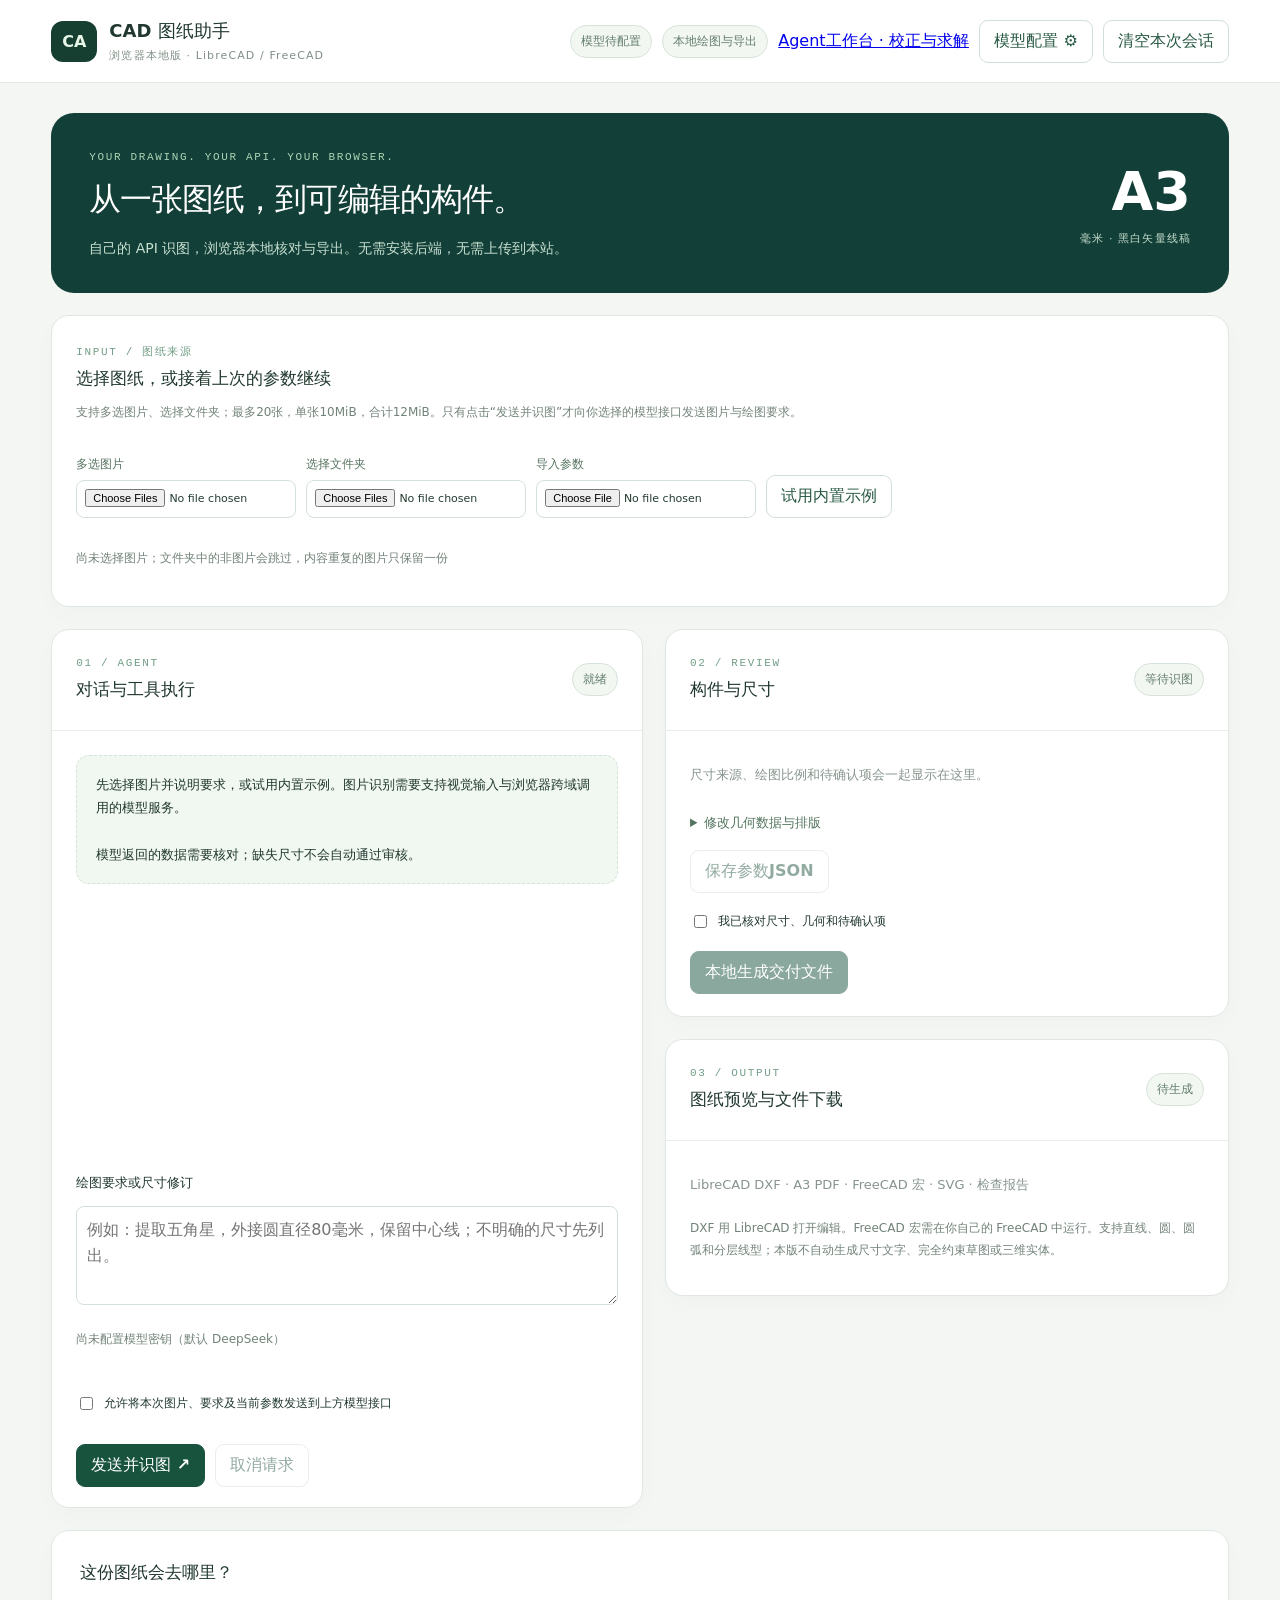
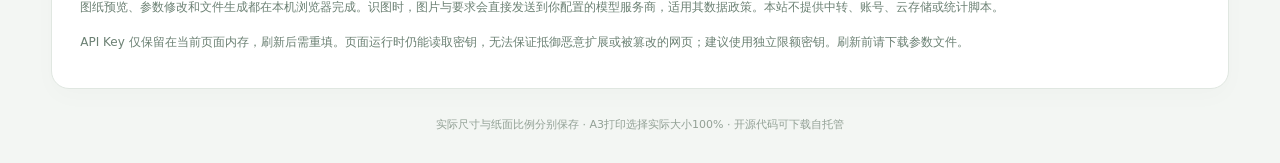
==== commit ccf7a206: "Connect bounded CAD agent with local geometry tools and visual review" ====
--- a/frontend/index.html
+++ b/frontend/index.html
@@ -1,5 +1,5 @@
 <!doctype html><html lang="zh-CN"><head><meta charset="utf-8"><meta name="viewport" content="width=device-width,initial-scale=1"><meta name="referrer" content="no-referrer"><meta http-equiv="Content-Security-Policy" content="default-src 'none'; script-src 'self'; style-src 'self'; img-src blob: data:; connect-src https:; base-uri 'none'; form-action 'none'; object-src 'none'"><title>CAD 图纸助手 · 浏览器本地版</title><link rel="stylesheet" href="./style.css"><script src="./core.js" defer></script><script src="./client.js" defer></script><script src="./images.js" defer></script><script src="./app.js" defer></script></head><body>
-<header><div class="brand"><b>CA</b><div>CAD 图纸助手<small>浏览器本地版 · LibreCAD / FreeCAD</small></div></div><div class="actions"><span id="model-status" class="pill">模型待配置</span><span class="pill">本地绘图与导出</span><a href="studio.html">图上建图 · 新工作台</a><button id="settings-open">模型配置 ⚙</button><button id="clear">清空本次会话</button></div></header>
+<header><div class="brand"><b>CA</b><div>CAD 图纸助手<small>浏览器本地版 · LibreCAD / FreeCAD</small></div></div><div class="actions"><span id="model-status" class="pill">模型待配置</span><span class="pill">本地绘图与导出</span><a href="studio.html">Agent工作台 · 校正与求解</a><button id="settings-open">模型配置 ⚙</button><button id="clear">清空本次会话</button></div></header>
 <main><section class="hero"><div><span class="kicker">YOUR DRAWING. YOUR API. YOUR BROWSER.</span><h1>从一张图纸，到可编辑的构件。</h1><p>自己的 API 识图，浏览器本地核对与导出。无需安装后端，无需上传到本站。</p></div><div class="metric">A3<small>毫米 · 黑白矢量线稿</small></div></section>
 <section class="source panel"><div><span class="kicker">INPUT / 图纸来源</span><h2>选择图纸，或接着上次的参数继续</h2><p class="muted">支持多选图片、选择文件夹；最多20张，单张10MiB，合计12MiB。只有点击“发送并识图”才向你选择的模型接口发送图片与绘图要求。</p></div><div class="actions"><label class="file-label">多选图片<input id="image" type="file" multiple accept="image/png,image/jpeg,image/webp" aria-label="多选图纸图片"></label><label class="file-label" id="folder-label">选择文件夹<input id="folder" type="file" webkitdirectory multiple aria-label="选择图片文件夹"></label><label class="file-label">导入参数<input id="import" type="file" accept=".json,application/json" aria-label="导入几何参数JSON"></label><button id="demo">试用内置示例</button></div><div class="image-workspace"><p id="image-summary" class="muted" aria-live="polite">尚未选择图片</p><div id="image-list" class="image-grid"></div></div></section>
 <div class="columns"><section class="panel chat"><div class="head"><div><span class="kicker">01 / AGENT</span><h2>对话与工具执行</h2></div><span class="pill" id="state">就绪</span></div><div id="messages" aria-live="polite"><div class="message assistant">先选择图片并说明要求，或试用内置示例。图片识别需要支持视觉输入与浏览器跨域调用的模型服务。<br><br>模型返回的数据需要核对；缺失尺寸不会自动通过审核。</div></div><div id="trace" aria-live="polite"></div><form id="chat-form"><label for="prompt">绘图要求或尺寸修订</label><textarea id="prompt" rows="3" maxlength="12000" placeholder="例如：提取五角星，外接圆直径80毫米，保留中心线；不明确的尺寸先列出。" required></textarea><p id="destination" class="muted">尚未配置图片接收方</p><label class="confirm"><input id="consent" type="checkbox">允许将本次图片、要求及当前参数发送到上方模型接口</label><div class="actions"><button class="primary" id="send">发送并识图 ↗</button><button type="button" id="cancel" disabled>取消请求</button></div></form></section>
